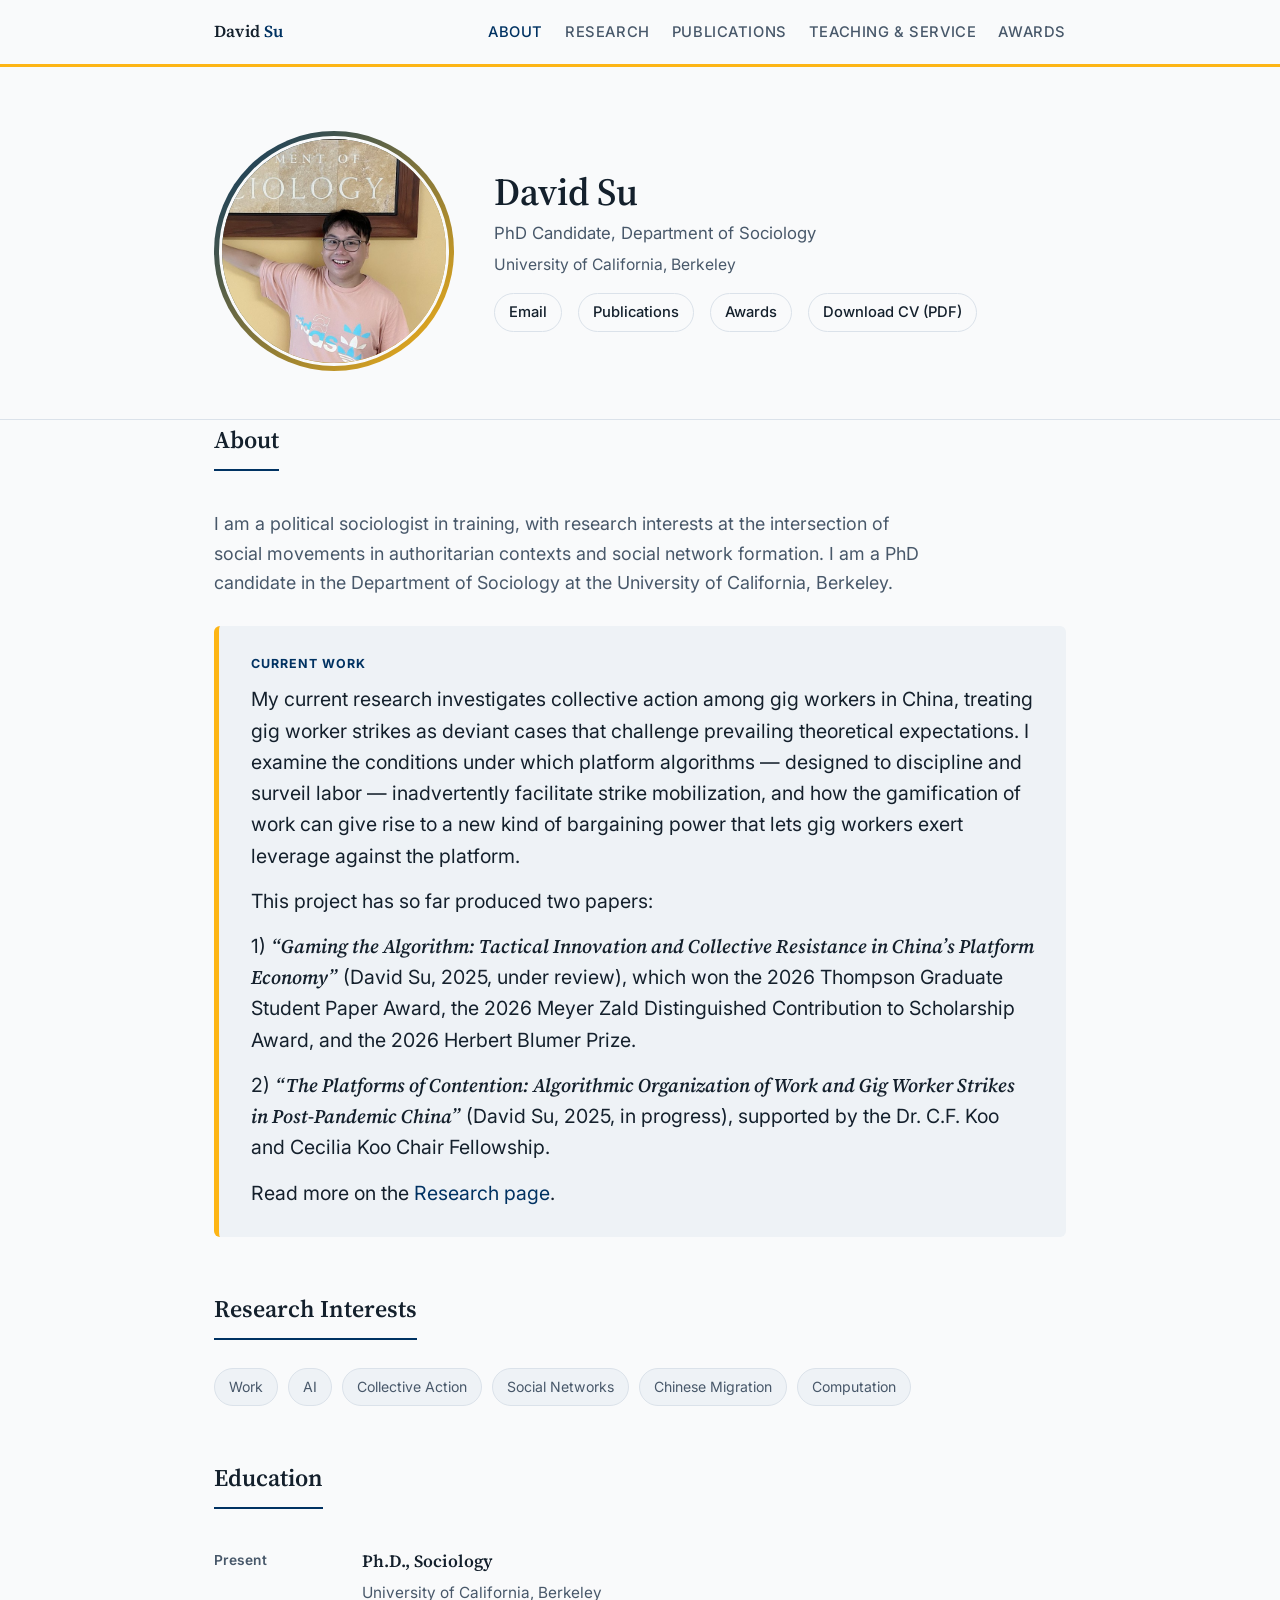
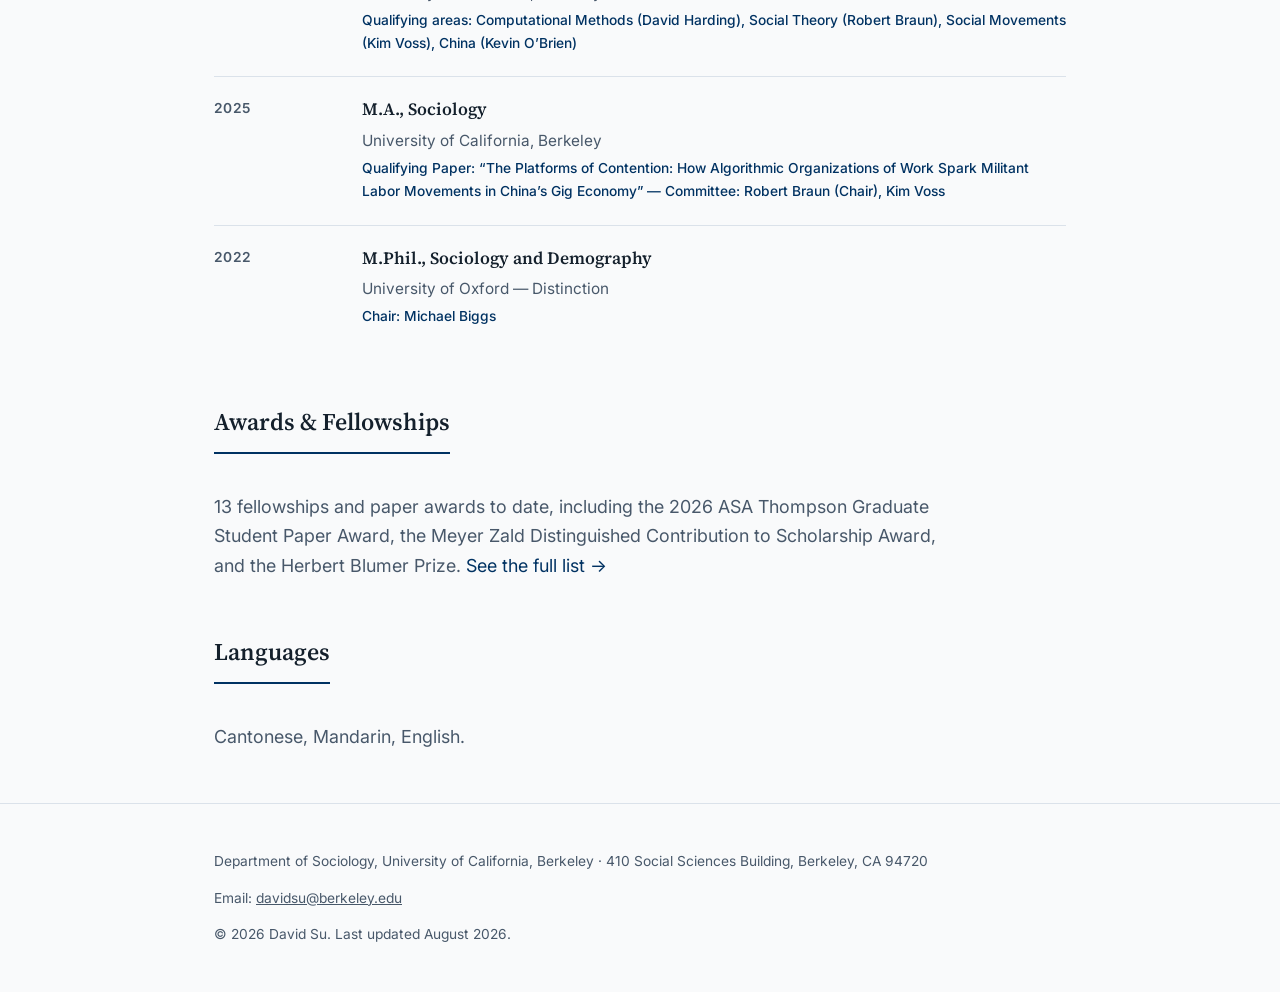
==== index.html @ 413e7668 "Add files via upload" ====
<!DOCTYPE html>
<html lang="en">
<head>
<meta charset="UTF-8">
<meta name="viewport" content="width=device-width, initial-scale=1.0">
<title>David Su — Sociology PhD Candidate, UC Berkeley</title>
<meta name="description" content="David Su is a PhD candidate in Sociology at UC Berkeley studying collective action, social movements, political sociology, and China's platform economy.">
<meta name="keywords" content="David Su, sociology, UC Berkeley, social movements, collective action, China, gig economy, political sociology, computational methods">
<link rel="canonical" href="https://davidsu.org/">
<meta property="og:type" content="profile">
<meta property="og:title" content="David Su — Sociology PhD Candidate, UC Berkeley">
<meta property="og:description" content="Research on collective action, social movements, political sociology, and China's platform economy.">
<meta property="og:url" content="https://davidsu.org/">
<meta name="twitter:card" content="summary">
<link rel="stylesheet" href="css/style.css">
<link rel="preconnect" href="https://fonts.googleapis.com">
<link href="https://fonts.googleapis.com/css2?family=Inter:wght@400;500;600;700&family=Source+Serif+4:wght@500;600;700&display=swap" rel="stylesheet">
<script type="application/ld+json">
{
  "@context": "https://schema.org",
  "@type": "Person",
  "name": "David Su",
  "url": "https://davidsu.org/",
  "email": "mailto:davidsu@berkeley.edu",
  "jobTitle": "PhD Candidate, Sociology",
  "affiliation": {
    "@type": "CollegeOrUniversity",
    "name": "University of California, Berkeley"
  },
  "alumniOf": [
    {"@type": "CollegeOrUniversity", "name": "University of California, Berkeley"},
    {"@type": "CollegeOrUniversity", "name": "University of Oxford"}
  ],
  "knowsAbout": ["Collective Action", "Social Movements", "Political Sociology", "Social Networks", "China", "Chinese Migration", "AI", "Work", "Computation"]
}
</script>
</head>
<body>

<header class="site-header">
  <div class="nav-inner">
    <div class="nav-name">David <span>Su</span></div>
    <nav class="nav-links">
      <a href="index.html" class="active">About</a>
      <a href="research.html">Research</a>
      <a href="publications.html">Publications</a>
      <a href="teaching.html">Teaching &amp; Service</a>
      <a href="awards.html">Awards</a>
    </nav>
  </div>
</header>

<section class="hero">
  <div class="wrap hero-grid">
    <div class="avatar"><img src="assets/headshot.jpg" alt="David Su"></div>
    <div class="hero-text">
      <h1>David Su</h1>
      <p class="hero-title">PhD Candidate, Department of Sociology</p>
      <p class="hero-affil">University of California, Berkeley</p>
      <div class="hero-links">
        <a href="mailto:davidsu@berkeley.edu">Email</a>
        <a href="publications.html">Publications</a>
        <a href="awards.html">Awards</a>
        <a href="assets/CV_David_Su.pdf">Download CV (PDF)</a>
        <!-- Add once created: <a href="https://scholar.google.com/">Google Scholar</a> <a href="https://orcid.org/">ORCID</a> -->
      </div>
    </div>
  </div>
</section>

<main class="wrap">

  <section class="block">
    <h2>About</h2>
    <p class="lede">
      I am a political sociologist in training, with research interests at the intersection of
      social movements in authoritarian contexts and social network formation. I am a PhD candidate
      in the Department of Sociology at the University of California, Berkeley.
    </p>

    <div class="key-work">
      <span class="kicker">Current Work</span>
      <p>
        My current research investigates collective action among gig workers in China, treating
        gig worker strikes as deviant cases that challenge prevailing theoretical expectations. I
        examine the conditions under which platform algorithms &mdash; designed to discipline and
        surveil labor &mdash; inadvertently facilitate strike mobilization, and how the gamification
        of work can give rise to a new kind of bargaining power that lets gig workers exert leverage
        against the platform.
      </p>
      <p>
        This project has so far produced two papers:
      </p>
      <p>
        1) <span class="paper-title">&ldquo;Gaming the Algorithm: Tactical Innovation and Collective
        Resistance in China&rsquo;s Platform Economy&rdquo;</span> (David Su, 2025, under review),
        which won the 2026 Thompson Graduate Student Paper Award, the 2026 Meyer Zald Distinguished
        Contribution to Scholarship Award, and the 2026 Herbert Blumer Prize.
      </p>
      <p>
        2) <span class="paper-title">&ldquo;The Platforms of Contention: Algorithmic Organization of
        Work and Gig Worker Strikes in Post-Pandemic China&rdquo;</span> (David Su, 2025, in
        progress), supported by the Dr. C.F. Koo and Cecilia Koo Chair Fellowship.
      </p>
      <p>
        Read more on the <a href="research.html">Research page</a>.
      </p>
    </div>
  </section>

  <section class="block">
    <h2>Research Interests</h2>
    <div class="interest-tags">
      <span>Work</span>
      <span>AI</span>
      <span>Collective Action</span>
      <span>Social Networks</span>
      <span>Chinese Migration</span>
      <span>Computation</span>
    </div>
  </section>

  <section class="block">
    <h2>Education</h2>

    <div class="entry">
      <div class="when">Present</div>
      <div class="what">
        <h3>Ph.D., Sociology</h3>
        <p>University of California, Berkeley</p>
        <p class="meta">Qualifying areas: Computational Methods (David Harding), Social Theory (Robert Braun), Social Movements (Kim Voss), China (Kevin O&rsquo;Brien)</p>
      </div>
    </div>

    <div class="entry">
      <div class="when">2025</div>
      <div class="what">
        <h3>M.A., Sociology</h3>
        <p>University of California, Berkeley</p>
        <p class="meta">Qualifying Paper: &ldquo;The Platforms of Contention: How Algorithmic Organizations of Work Spark Militant Labor Movements in China&rsquo;s Gig Economy&rdquo; &mdash; Committee: Robert Braun (Chair), Kim Voss</p>
      </div>
    </div>

    <div class="entry">
      <div class="when">2022</div>
      <div class="what">
        <h3>M.Phil., Sociology and Demography</h3>
        <p>University of Oxford &mdash; Distinction</p>
        <p class="meta">Chair: Michael Biggs</p>
      </div>
    </div>
  </section>

  <section class="block">
    <h2>Awards &amp; Fellowships</h2>
    <p class="lede">
      13 fellowships and paper awards to date, including the 2026 ASA Thompson Graduate Student
      Paper Award, the Meyer Zald Distinguished Contribution to Scholarship Award, and the Herbert
      Blumer Prize. <a href="awards.html">See the full list →</a>
    </p>
  </section>

  <section class="block">
    <h2>Languages</h2>
    <p class="lede">Cantonese, Mandarin, English.</p>
  </section>

</main>

<footer>
  <div class="wrap">
    <p>Department of Sociology, University of California, Berkeley &middot; 410 Social Sciences Building, Berkeley, CA 94720</p>
    <p>Email: <a href="mailto:davidsu@berkeley.edu">davidsu@berkeley.edu</a></p>
    <p>&copy; <span id="year"></span> David Su. Last updated August 2026.</p>
  </div>
</footer>

<script src="js/main.js"></script>
</body>
</html>
---- css/style.css ----
/* ===========================================================
   David Su — Academic site
   Modern editorial style
   =========================================================== */

:root {
  --color-bg: #f9fafb;
  --color-bg-alt: #eef2f6;
  --color-ink: #14202c;
  --color-ink-soft: #48586a;
  --color-accent: #003262;      /* UC Berkeley blue */
  --color-accent-soft: #3b7ea1; /* Founders Rock blue */
  --color-gold: #fdb515;        /* California gold */
  --color-gold-deep: #b8860b;
  --color-line: #dbe2ea;
  --max-width: 900px;
  --font-serif: "Source Serif 4", Georgia, "Times New Roman", serif;
  --font-sans: "Inter", -apple-system, BlinkMacSystemFont, "Segoe UI", sans-serif;
}

* { box-sizing: border-box; }

html { scroll-behavior: smooth; }

body {
  margin: 0;
  font-family: var(--font-sans);
  color: var(--color-ink);
  background: var(--color-bg);
  line-height: 1.65;
  font-size: 17px;
  -webkit-font-smoothing: antialiased;
}

a {
  color: var(--color-accent);
  text-decoration: none;
}
a:hover { text-decoration: underline; }

.wrap {
  max-width: var(--max-width);
  margin: 0 auto;
  padding: 0 24px;
}

/* ---------- Header / Nav ---------- */

header.site-header {
  border-bottom: 1px solid var(--color-line);
  background: var(--color-bg);
  position: sticky;
  top: 0;
  z-index: 10;
}

.nav-inner {
  max-width: var(--max-width);
  margin: 0 auto;
  padding: 18px 24px;
  display: flex;
  align-items: center;
  justify-content: space-between;
  gap: 16px;
}

.nav-name {
  font-family: var(--font-serif);
  font-weight: 600;
  font-size: 1.05rem;
  color: var(--color-ink);
  letter-spacing: 0.01em;
}

.nav-name span {
  color: var(--color-accent);
}

header.site-header {
  border-bottom: 3px solid var(--color-gold);
}

nav.nav-links {
  display: flex;
  gap: 22px;
  flex-wrap: wrap;
}

nav.nav-links a {
  color: var(--color-ink-soft);
  font-size: 0.92rem;
  font-weight: 500;
  text-transform: uppercase;
  letter-spacing: 0.04em;
}

nav.nav-links a:hover,
nav.nav-links a.active {
  color: var(--color-accent);
  text-decoration: none;
}

/* ---------- Hero ---------- */

.hero {
  padding: 64px 0 48px;
  border-bottom: 1px solid var(--color-line);
}

.hero-grid {
  display: flex;
  gap: 40px;
  align-items: center;
  flex-wrap: wrap;
}

.avatar {
  width: 240px;
  height: 240px;
  border-radius: 50%;
  background: linear-gradient(135deg, var(--color-accent), var(--color-gold));
  color: #fff;
  display: flex;
  align-items: center;
  justify-content: center;
  font-family: var(--font-serif);
  font-size: 4rem;
  font-weight: 600;
  flex-shrink: 0;
  overflow: hidden;
  padding: 5px;
}

.avatar img {
  width: 100%;
  height: 100%;
  object-fit: cover;
  border-radius: 50%;
  border: 3px solid var(--color-bg);
}

@media (max-width: 620px) {
  .avatar { width: 180px; height: 180px; font-size: 3rem; }
}

.hero-text h1 {
  font-family: var(--font-serif);
  font-size: 2.4rem;
  font-weight: 600;
  margin: 0 0 6px;
  line-height: 1.15;
}

.hero-title {
  font-size: 1.05rem;
  color: var(--color-ink-soft);
  margin: 0 0 4px;
}

.hero-affil {
  font-size: 0.98rem;
  color: var(--color-ink-soft);
  margin: 0 0 16px;
}

.hero-links {
  display: flex;
  gap: 16px;
  flex-wrap: wrap;
  font-size: 0.92rem;
}

.hero-links a {
  border: 1px solid var(--color-line);
  padding: 6px 14px;
  border-radius: 999px;
  color: var(--color-ink);
  font-weight: 500;
}

.hero-links a:hover {
  border-color: var(--color-accent);
  color: var(--color-accent);
  text-decoration: none;
}

/* ---------- Main sections ---------- */

main {
  padding: 48px 0 80px;
}

section.block {
  margin-bottom: 52px;
}

section.block h2 {
  font-family: var(--font-serif);
  font-size: 1.5rem;
  font-weight: 600;
  margin: 0 0 20px;
  padding-bottom: 10px;
  border-bottom: 2px solid var(--color-accent);
  display: inline-block;
}

.lede {
  font-size: 1.12rem;
  color: var(--color-ink-soft);
  max-width: 66ch;
}

.interest-tags {
  display: flex;
  flex-wrap: wrap;
  gap: 10px;
  margin-top: 8px;
}

.interest-tags span {
  background: var(--color-bg-alt);
  border: 1px solid var(--color-line);
  color: var(--color-ink-soft);
  padding: 6px 14px;
  border-radius: 999px;
  font-size: 0.88rem;
}

/* Entry list pattern used across Education / Publications / Awards / etc. */

.entry {
  display: grid;
  grid-template-columns: 130px 1fr;
  gap: 18px;
  padding: 18px 0;
  border-bottom: 1px solid var(--color-line);
}

.entry:last-child { border-bottom: none; }

.entry .when {
  font-size: 0.86rem;
  color: var(--color-ink-soft);
  font-weight: 600;
  letter-spacing: 0.02em;
  padding-top: 2px;
}

.entry .what h3 {
  font-family: var(--font-serif);
  font-size: 1.08rem;
  font-weight: 600;
  margin: 0 0 4px;
}

.entry .what p {
  margin: 0 0 4px;
  color: var(--color-ink-soft);
  font-size: 0.96rem;
}

.entry .what .meta {
  font-size: 0.86rem;
  color: var(--color-accent);
  font-weight: 500;
}

.award-badge {
  display: inline-block;
  background: var(--color-gold);
  color: #1c1408;
  font-size: 0.72rem;
  font-weight: 700;
  letter-spacing: 0.03em;
  padding: 2px 9px;
  border-radius: 4px;
  margin-right: 6px;
  margin-bottom: 4px;
  text-transform: uppercase;
}

@media (max-width: 620px) {
  .entry { grid-template-columns: 1fr; gap: 4px; }
  .hero-grid { flex-direction: column; align-items: flex-start; text-align: left; }
  .hero h1 { font-size: 1.9rem; }
}

/* ---------- Research statement / projects ---------- */

.project {
  margin-bottom: 34px;
  padding-bottom: 34px;
  border-bottom: 1px solid var(--color-line);
}
.project:last-child { border-bottom: none; margin-bottom: 0; padding-bottom: 0; }

.project h3 {
  font-family: var(--font-serif);
  font-size: 1.18rem;
  font-weight: 600;
  margin: 0 0 10px;
}

.project p {
  color: var(--color-ink-soft);
  margin: 0 0 12px;
  font-size: 0.98rem;
}

.project .paper {
  margin: 14px 0 10px;
  padding-left: 16px;
  border-left: 2px solid var(--color-line);
}

.project .paper p {
  margin: 0 0 6px;
  color: var(--color-ink);
  font-size: 0.95rem;
}

.project .paper .award-badge {
  margin-top: 4px;
}

/* ---------- Footer ---------- */

footer {
  border-top: 1px solid var(--color-line);
  padding: 32px 0;
  color: var(--color-ink-soft);
  font-size: 0.86rem;
}

footer a { color: var(--color-ink-soft); text-decoration: underline; }

/* ---------- Utility ---------- */

.cta-btn {
  display: inline-block;
  background: var(--color-accent);
  color: #fff !important;
  padding: 10px 20px;
  border-radius: 6px;
  font-weight: 600;
  font-size: 0.92rem;
}
.cta-btn:hover { background: #001f3f; text-decoration: none; }

/* ---------- Key-work highlight (homepage) ---------- */

.key-work {
  background: var(--color-bg-alt);
  border-left: 5px solid var(--color-gold);
  border-radius: 6px;
  padding: 28px 32px;
  margin: 28px 0 0;
}

.key-work .kicker {
  display: block;
  font-size: 0.78rem;
  font-weight: 700;
  letter-spacing: 0.08em;
  text-transform: uppercase;
  color: var(--color-accent);
  margin-bottom: 10px;
}

.key-work p {
  font-size: 1.22rem;
  line-height: 1.6;
  color: var(--color-ink);
  margin: 0 0 14px;
}

.key-work p:last-child { margin-bottom: 0; }

.key-work .paper-title {
  font-family: var(--font-serif);
  font-style: italic;
  font-weight: 600;
}
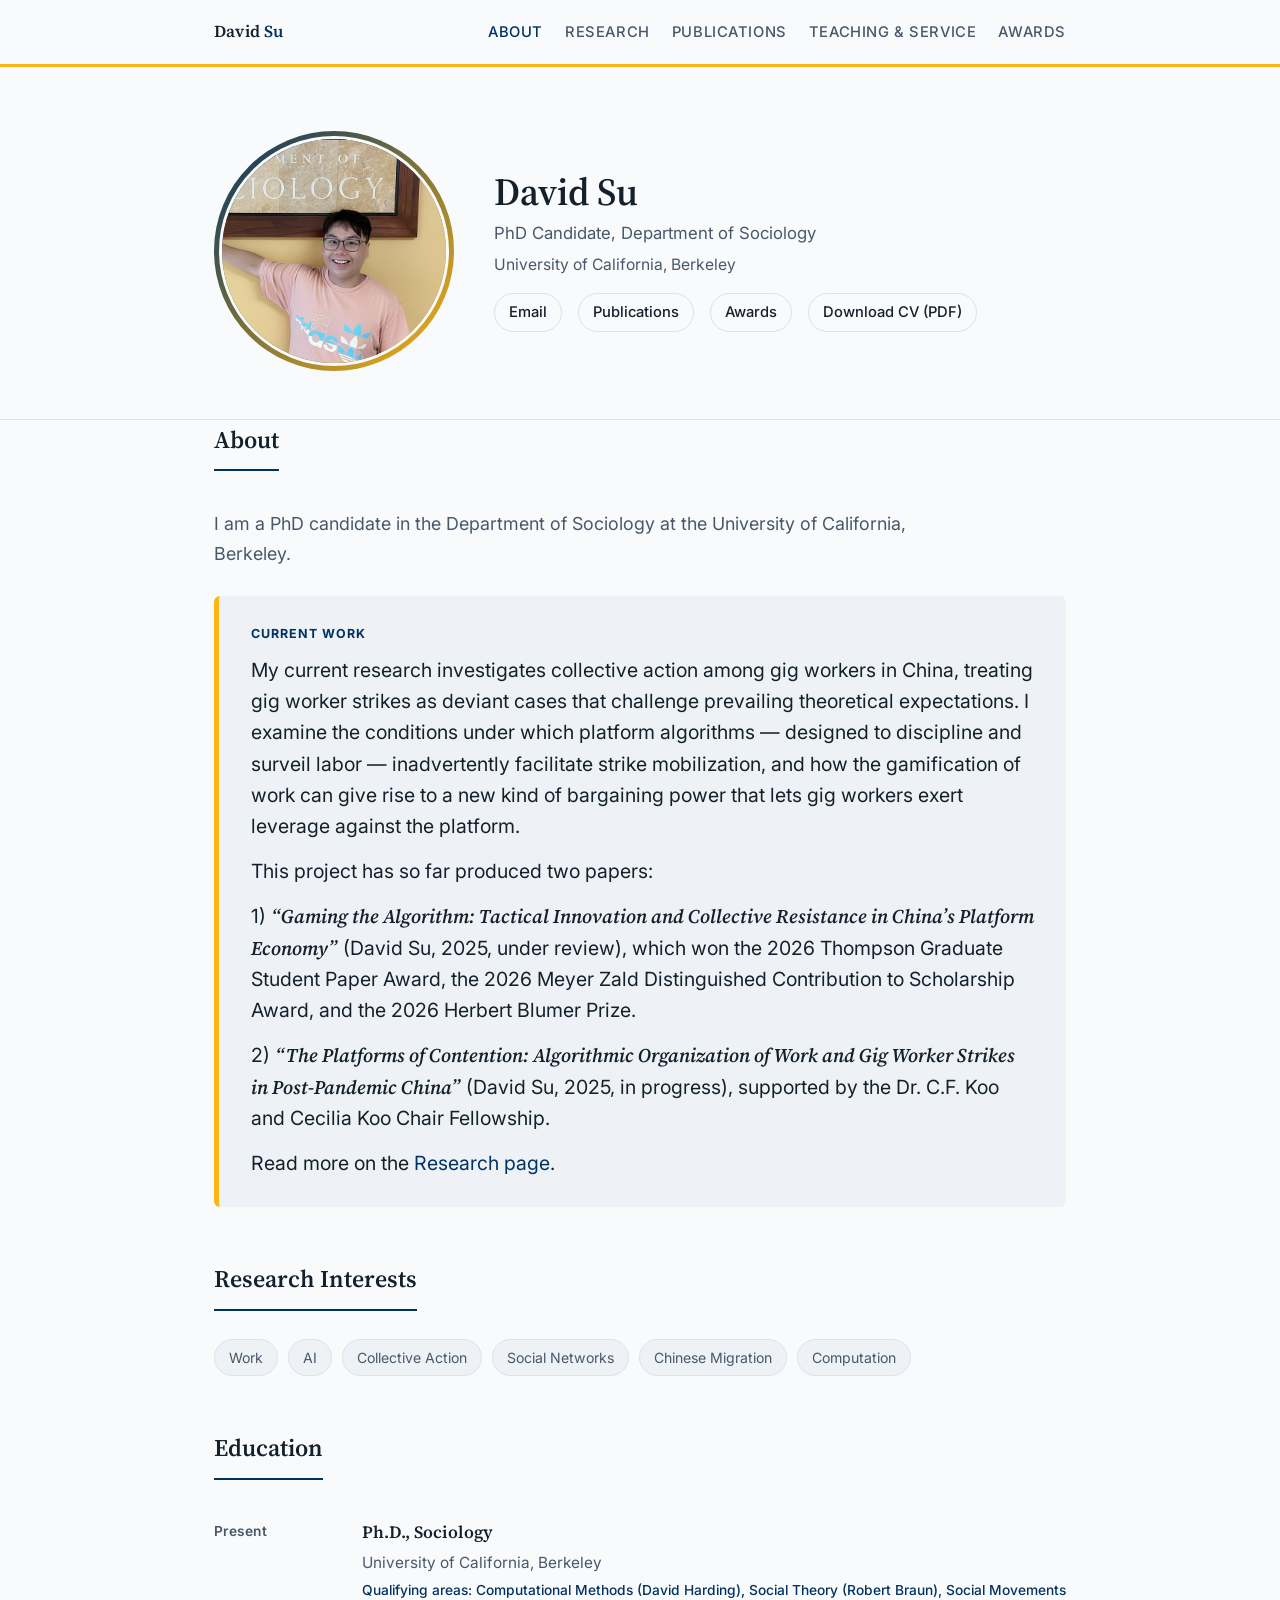
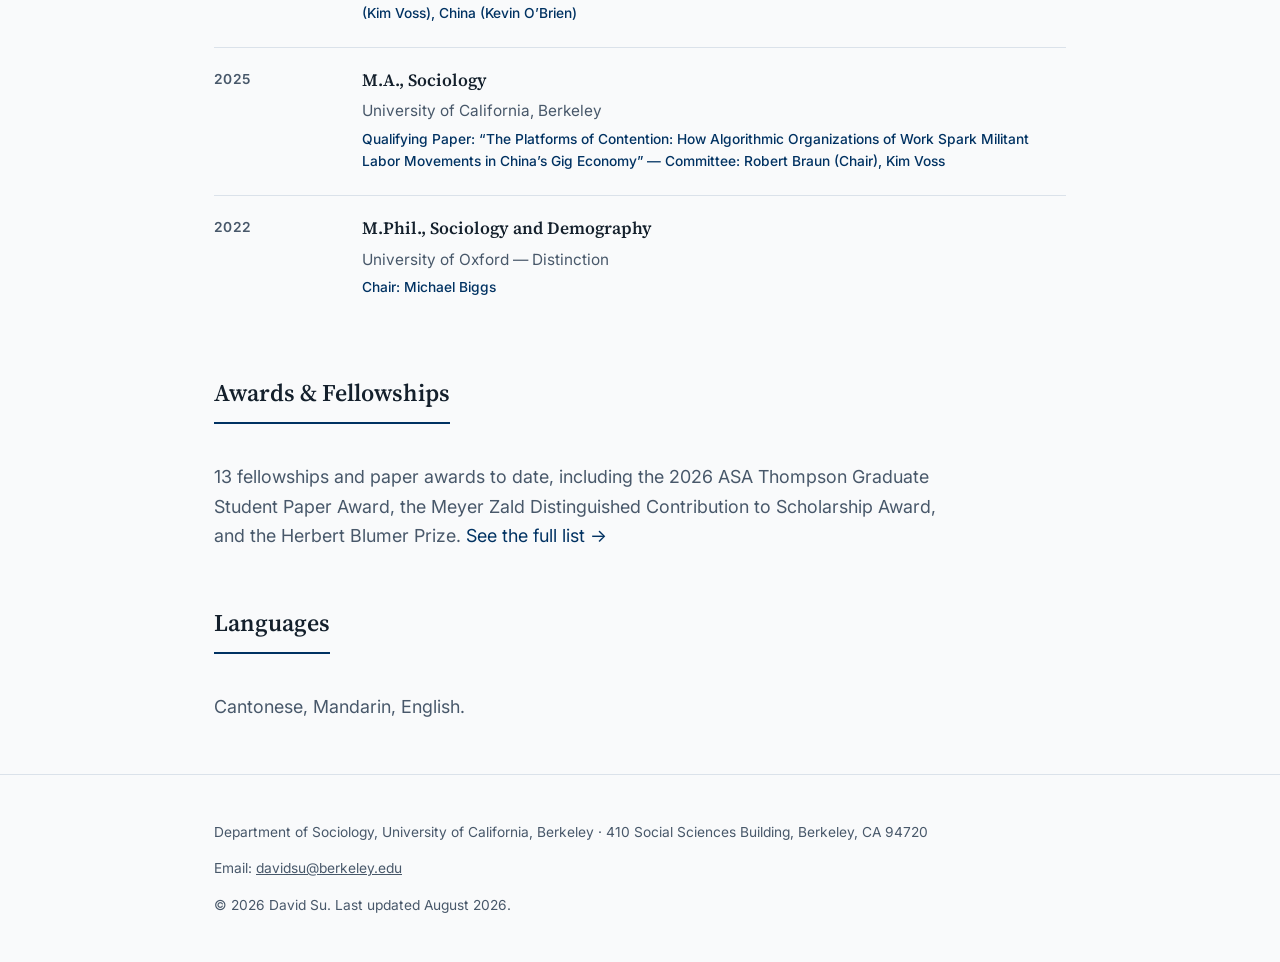
==== commit a776f05e: "Trim About opener; style paper link in light blue with underline - index.html: remove the "political" ====
--- a/index.html
+++ b/index.html
@@ -73,9 +73,7 @@
   <section class="block">
     <h2>About</h2>
     <p class="lede">
-      I am a political sociologist in training, with research interests at the intersection of
-      social movements in authoritarian contexts and social network formation. I am a PhD candidate
-      in the Department of Sociology at the University of California, Berkeley.
+      I am a PhD candidate in the Department of Sociology at the University of California, Berkeley.
     </p>
 
     <div class="key-work">
--- a/css/style.css
+++ b/css/style.css
@@ -323,6 +323,16 @@
   margin-top: 4px;
 }
 
+.project .paper a.paper-link {
+  color: var(--color-accent-soft);
+  text-decoration: underline;
+  text-underline-offset: 2px;
+}
+
+.project .paper a.paper-link:hover {
+  color: var(--color-accent);
+}
+
 /* ---------- Footer ---------- */
 
 footer {
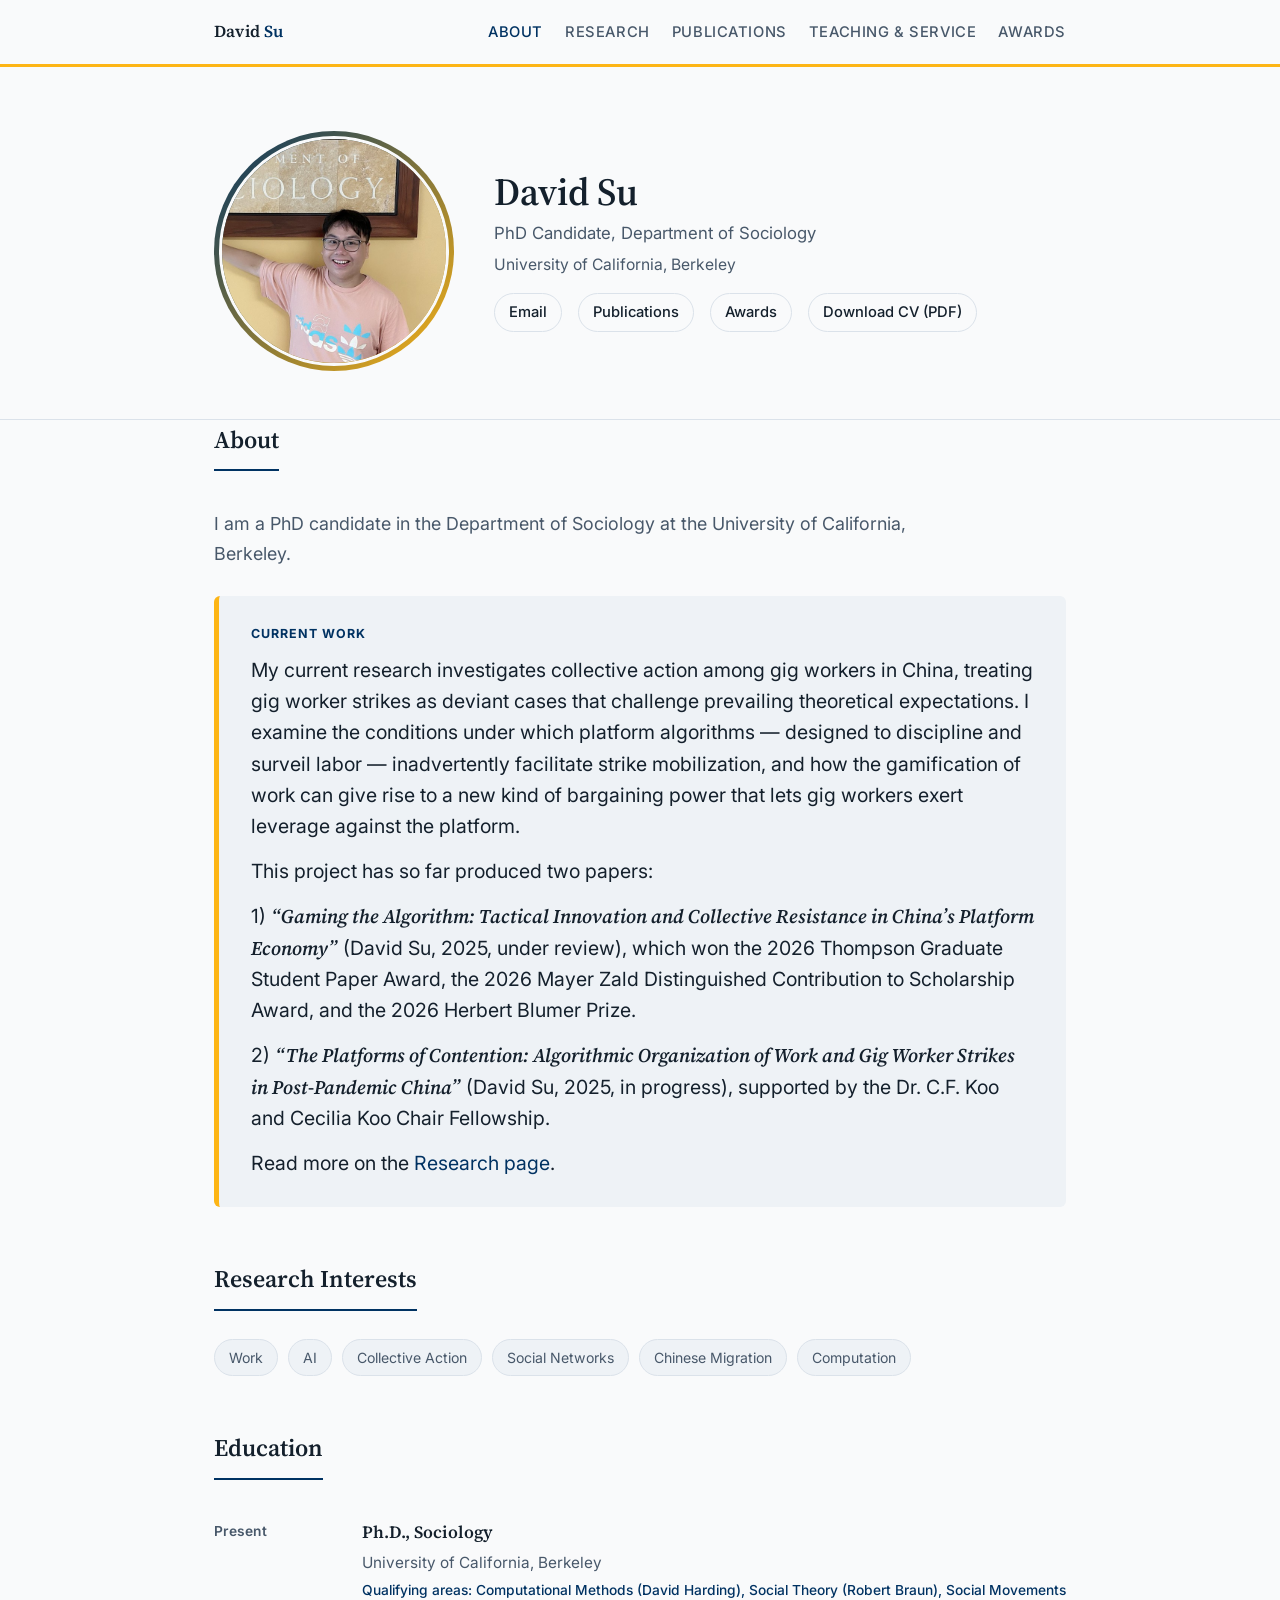
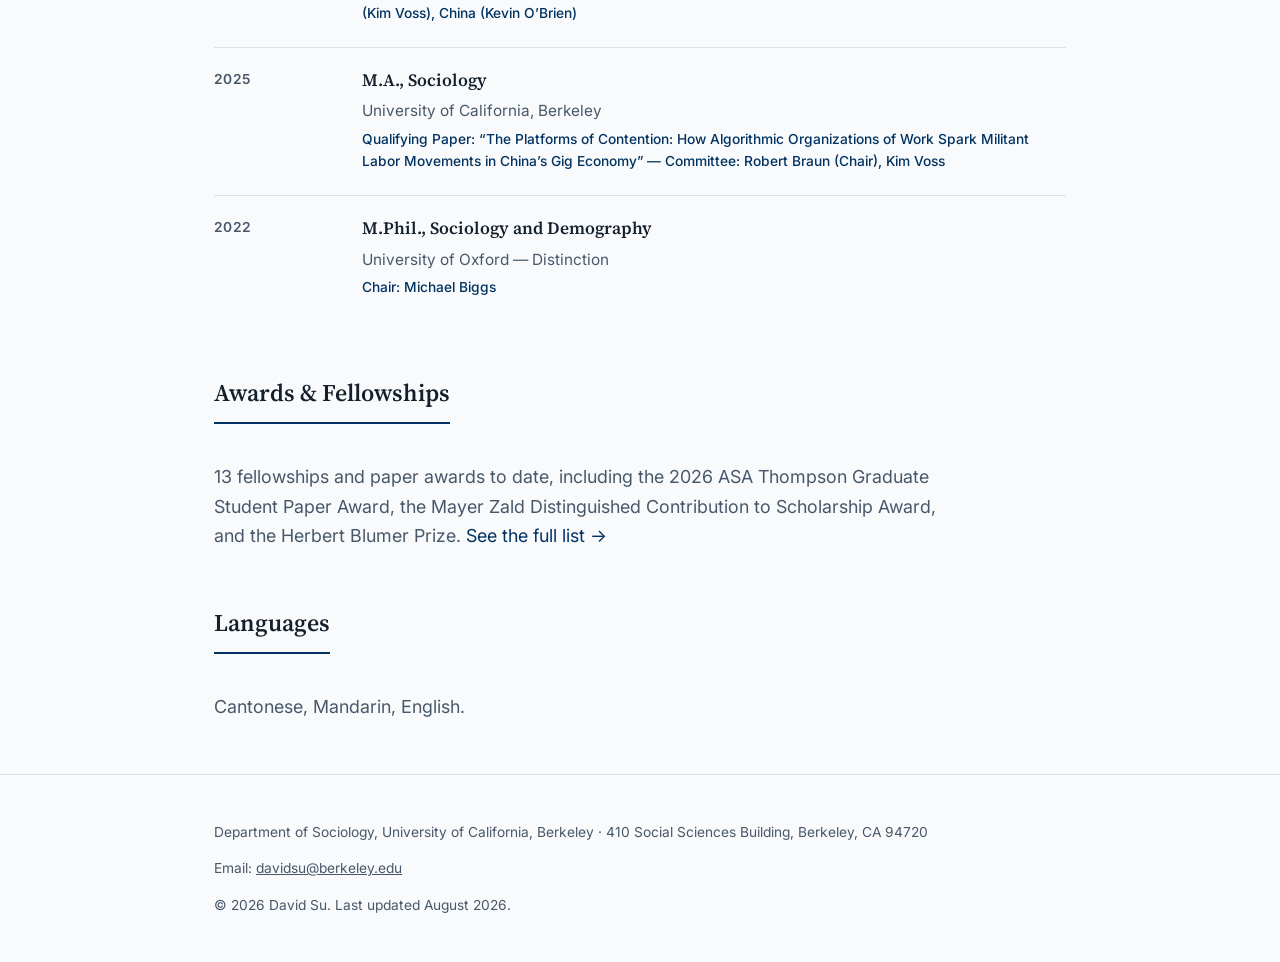
==== commit 45a66681: "Fix typo: Meyer Zald -> Mayer Zald Five occurrences across index, research, awards, and publications" ====
--- a/index.html
+++ b/index.html
@@ -92,7 +92,7 @@
       <p>
         1) <span class="paper-title">&ldquo;Gaming the Algorithm: Tactical Innovation and Collective
         Resistance in China&rsquo;s Platform Economy&rdquo;</span> (David Su, 2025, under review),
-        which won the 2026 Thompson Graduate Student Paper Award, the 2026 Meyer Zald Distinguished
+        which won the 2026 Thompson Graduate Student Paper Award, the 2026 Mayer Zald Distinguished
         Contribution to Scholarship Award, and the 2026 Herbert Blumer Prize.
       </p>
       <p>
@@ -153,7 +153,7 @@
     <h2>Awards &amp; Fellowships</h2>
     <p class="lede">
       13 fellowships and paper awards to date, including the 2026 ASA Thompson Graduate Student
-      Paper Award, the Meyer Zald Distinguished Contribution to Scholarship Award, and the Herbert
+      Paper Award, the Mayer Zald Distinguished Contribution to Scholarship Award, and the Herbert
       Blumer Prize. <a href="awards.html">See the full list →</a>
     </p>
   </section>
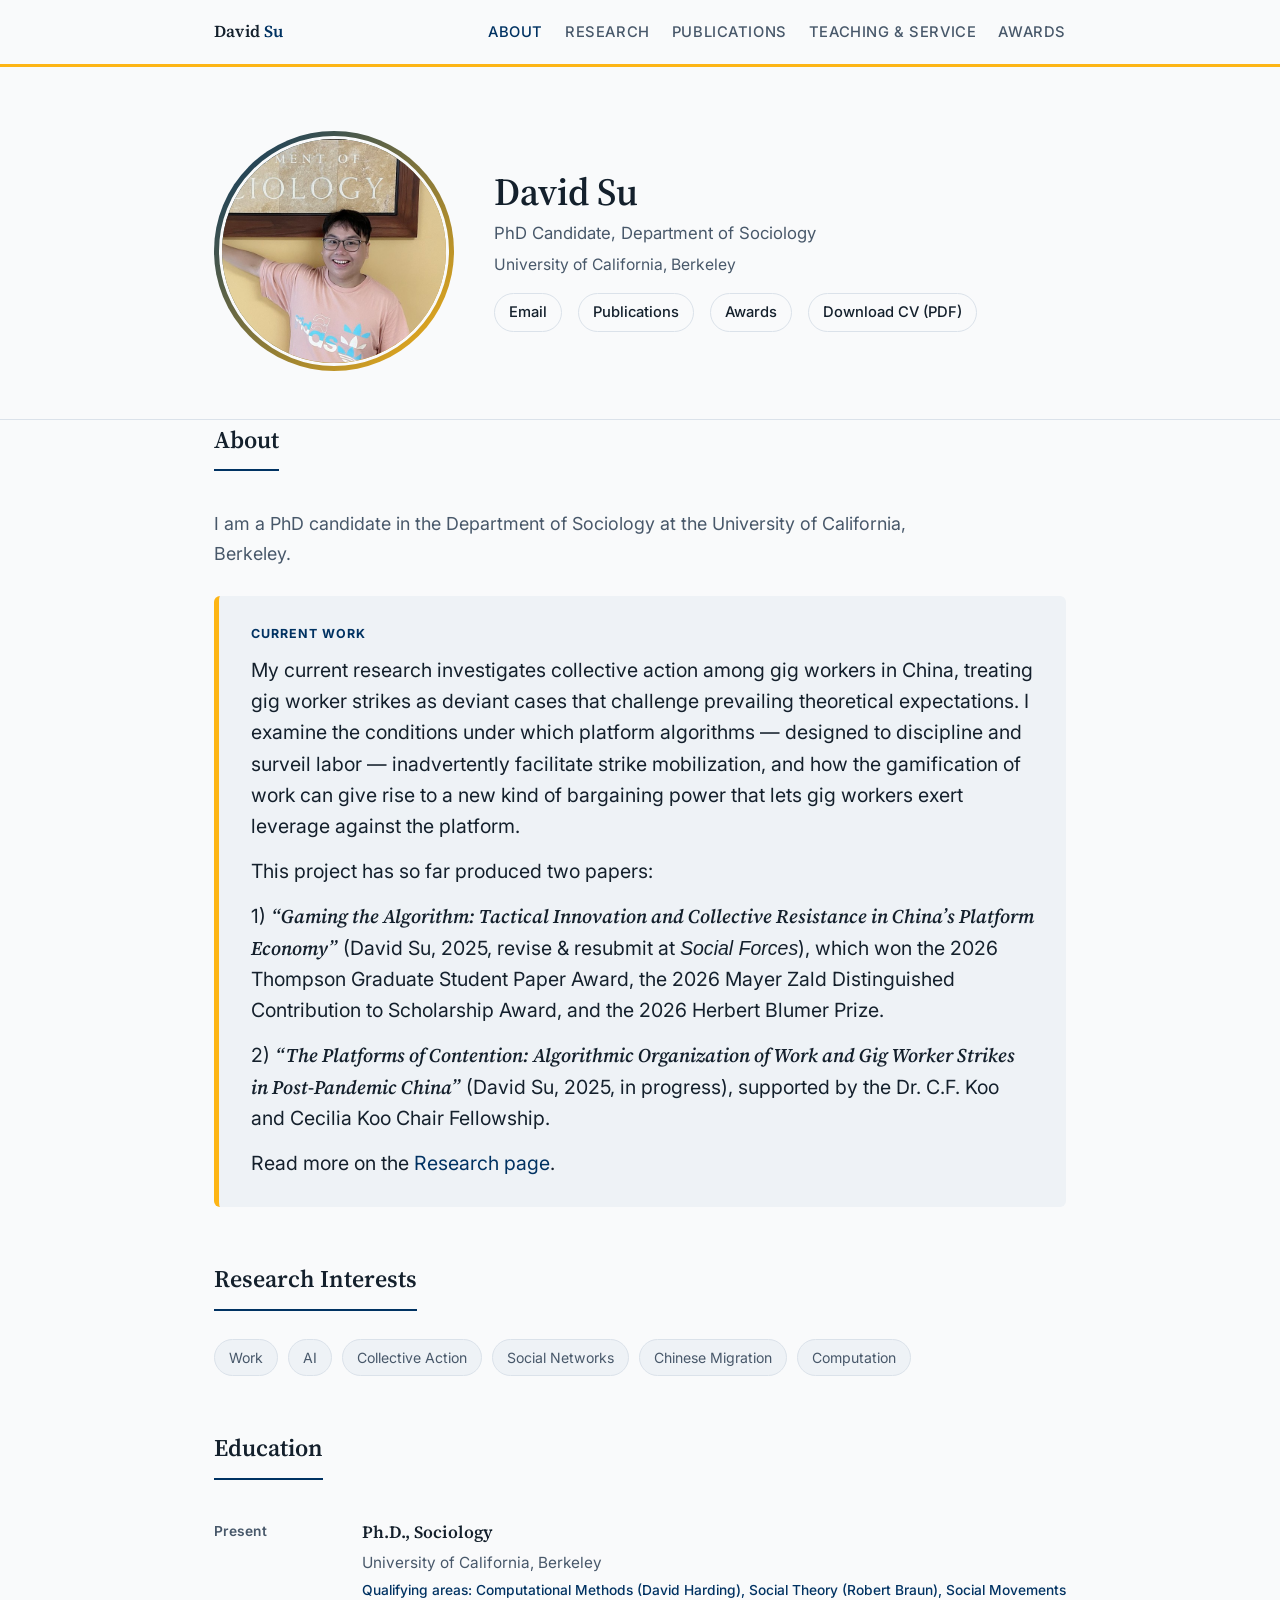
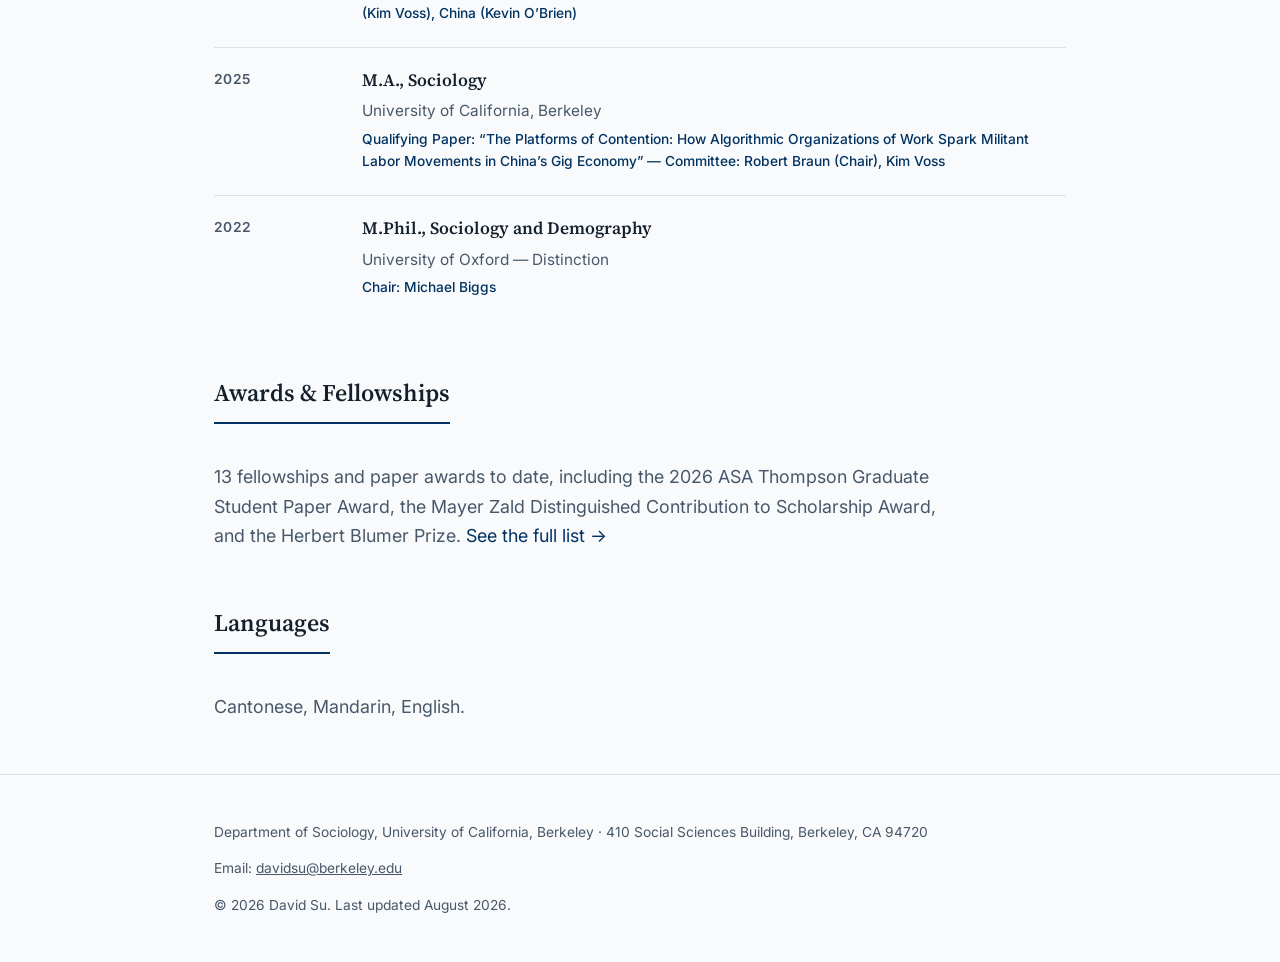
==== commit 72da5a8d: "Update Gaming the Algorithm status to R&R at Social Forces Replaces "under review" on the home, rese" ====
--- a/index.html
+++ b/index.html
@@ -91,7 +91,8 @@
       </p>
       <p>
         1) <span class="paper-title">&ldquo;Gaming the Algorithm: Tactical Innovation and Collective
-        Resistance in China&rsquo;s Platform Economy&rdquo;</span> (David Su, 2025, under review),
+        Resistance in China&rsquo;s Platform Economy&rdquo;</span> (David Su, 2025, revise &amp;
+        resubmit at <em>Social Forces</em>),
         which won the 2026 Thompson Graduate Student Paper Award, the 2026 Mayer Zald Distinguished
         Contribution to Scholarship Award, and the 2026 Herbert Blumer Prize.
       </p>
--- a/css/style.css
+++ b/css/style.css
@@ -323,6 +323,20 @@
   margin-top: 4px;
 }
 
+.project .paper .abstract {
+  margin-top: 12px;
+  font-size: 0.9rem;
+  line-height: 1.6;
+  color: var(--color-ink-soft);
+  text-align: justify;
+}
+
+.project .paper .keywords {
+  margin-top: 8px;
+  font-size: 0.88rem;
+  color: var(--color-ink-soft);
+}
+
 .project .paper a.paper-link {
   color: var(--color-accent-soft);
   text-decoration: underline;
